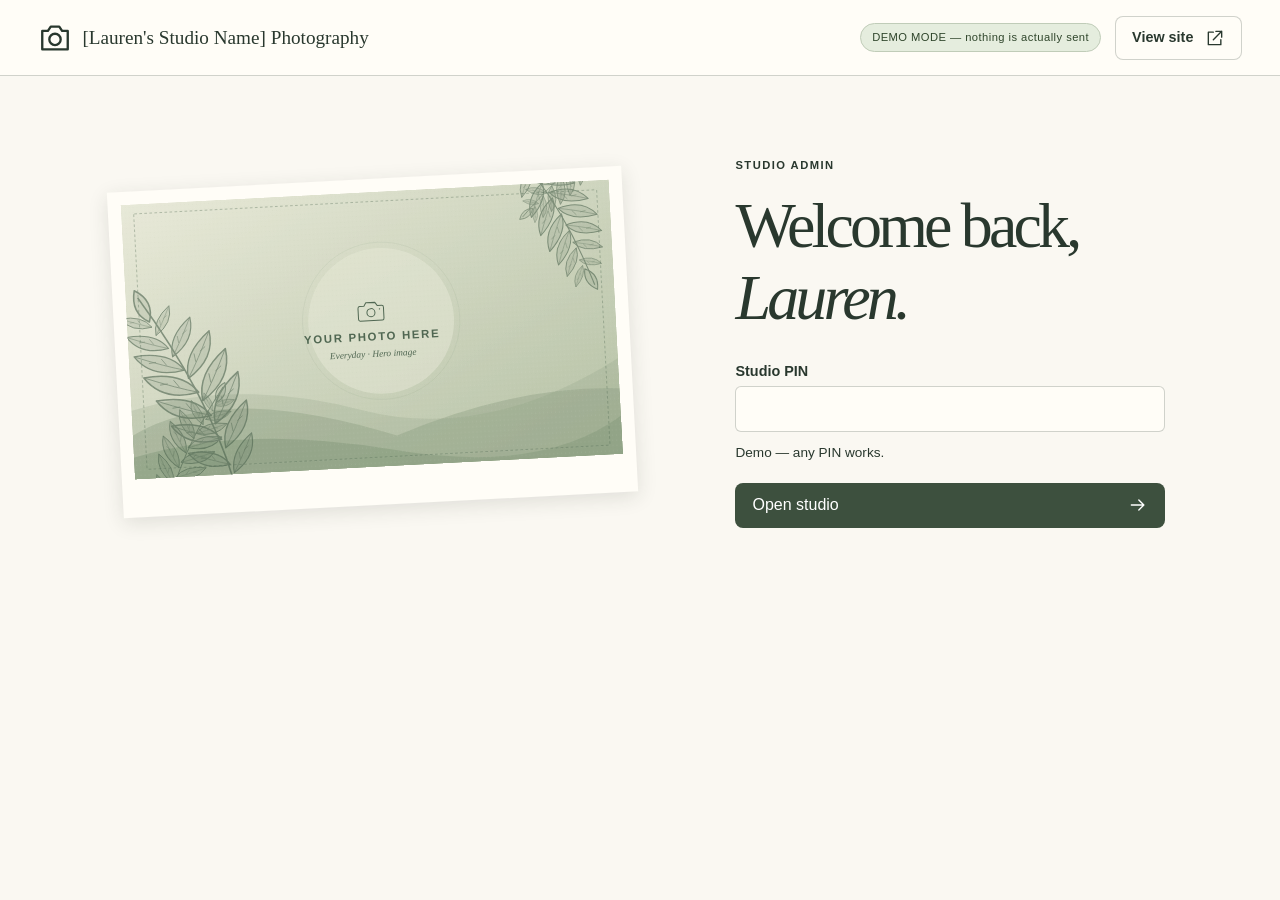
==== admin/index.html @ 3912d29a "Build browser-local photography studio demo for GitHub Pages" ====
<!doctype html>
<html lang="en">
  <head>
    <meta http-equiv="Content-Security-Policy" content="form-action 'none'" />
    <meta charset="utf-8" />
    <meta name="viewport" content="width=device-width, initial-scale=1" />
    <meta name="robots" content="noindex, nofollow" />
    <title>Studio Admin · Lauren’s Photography</title>
    <link rel="icon" href="../assets/img/favicon.svg" />
    <link rel="stylesheet" href="../assets/css/base.css" />
    <link rel="stylesheet" href="../assets/css/admin.css" />
    <link rel="stylesheet" href="../assets/css/themes.css" />
    <link rel="stylesheet" href="../assets/css/pricing.css" />
    <link rel="stylesheet" href="../assets/css/contracts.css" />
    <script type="module" src="../assets/js/admin.js"></script>
  </head>
  <body>
    <a class="skip" href="#workspace">Skip to workspace</a>
    <header class="admin-bar">
      <div class="admin-brand">
        <svg class="icon" aria-hidden="true">
          <use href="../assets/img/icons.svg#camera"></use></svg
        ><span id="business">[Lauren's Studio Name] Photography</span>
      </div>
      <span class="demo-pill">DEMO MODE — nothing is actually sent</span
      ><a href="../" class="btn" target="_blank" rel="noopener"
        >View site
        <svg class="icon" aria-hidden="true">
          <use href="../assets/img/icons.svg#external"></use></svg
      ></a>
      <div class="user-tools" hidden>
        <button id="feed" aria-label="Activity feed">
          <svg class="icon" aria-hidden="true">
            <use href="../assets/img/icons.svg#bell"></use>
          </svg></button
        ><button id="more" aria-label="More options">
          <svg class="icon" aria-hidden="true">
            <use href="../assets/img/icons.svg#more"></use>
          </svg>
        </button>
      </div>
    </header>
    <main id="workspace">
      <section id="welcome">
        <figure>
          <img
            src="../assets/img/themes/classic/hero.svg"
            alt="Everyday studio photo placeholder"
          />
        </figure>
        <div>
          <p class="admin-kicker">Studio admin</p>
          <h1>Welcome back,<br /><em>Lauren.</em></h1>
          <form id="login">
            <label
              >Studio PIN<input
                id="pin"
                type="password"
                name="pin"
                inputmode="numeric"
                pattern="[0-9]{4}"
                minlength="4"
                maxlength="4"
                autocomplete="off"
                required
                title="Enter any four digits"
            /></label>
            <p>Demo — any PIN works.</p>
            <button class="primary">
              Open studio
              <svg class="icon" aria-hidden="true">
                <use href="../assets/img/icons.svg#arrow"></use>
              </svg>
            </button>
          </form>
        </div>
      </section>
      <div class="dashboard" hidden>
        <nav class="tabs" aria-label="Studio sections">
          <span class="admin-kicker">Studio workspace</span
          ><button data-tab="theme">
            <svg class="icon" aria-hidden="true">
              <use href="../assets/img/icons.svg#grid"></use>
            </svg>
            Theme</button
          ><button data-tab="pricing">
            <svg class="icon" aria-hidden="true">
              <use href="../assets/img/icons.svg#tag"></use>
            </svg>
            Pricing</button
          ><button data-tab="clients">
            <svg class="icon" aria-hidden="true">
              <use href="../assets/img/icons.svg#users"></use>
            </svg>
            Clients
          </button>
        </nav>
        <div class="editor">
          <h1 class="sr-only">Studio workspace</h1>
          <div id="theme-title">
            <p class="admin-kicker">Studio appearance</p>
            <h2>Theme</h2>
          </div>
          <div id="panel"></div>
        </div>
        <aside class="preview">
          <div class="preview-label">
            <svg class="icon" aria-hidden="true">
              <use href="../assets/img/icons.svg#grid"></use>
            </svg>
            Live site preview
          </div>
          <iframe id="live-preview" title="Public studio site preview"></iframe>
        </aside>
      </div>
    </main>
  </body>
</html>
---- assets/css/base.css ----
*,
*::before,
*::after {
  box-sizing: border-box;
}
:root {
  --bg: #faf8f2;
  --surface: #fffdf7;
  --text: #29382e;
  --accent: #3d503e;
  --accentText: #fff;
  --line: color-mix(in srgb, var(--text) 22%, transparent);
  --heading-font: Georgia, serif;
  color: var(--text);
  background: var(--bg);
  font:
    16px/1.55 "Segoe UI",
    Arial,
    sans-serif;
}
body {
  margin: 0;
}
h1,
h2,
h3,
p,
figure {
  margin: 0;
}
h1,
h2,
h3 {
  line-height: 1.12;
  text-wrap: balance;
}
h1,
h2 {
  font-family: var(--heading-font);
  font-weight: 400;
}
h3 {
  font-size: 1.15rem;
}
a {
  color: inherit;
}
button,
input,
select,
textarea {
  font: inherit;
  color: inherit;
}
button,
summary,
select {
  cursor: pointer;
}
button,
.btn {
  background: var(--surface);
  border: 1px solid var(--line);
  border-radius: 8px;
  padding: 0.58rem 1rem;
  min-height: 44px;
}
a.btn,
.btn {
  display: inline-flex;
  align-items: center;
  justify-content: center;
  gap: 0.7rem;
  text-decoration: none;
  font-weight: 600;
}
.primary,
button.primary {
  background: var(--accent);
  color: var(--accentText);
  border-color: transparent;
}
button:hover,
.btn:hover {
  filter: brightness(0.96);
}
:focus-visible {
  outline: 3px solid #a65b32;
  outline-offset: 3px;
}
input:not([type="checkbox"]):not([type="radio"]),
select,
textarea {
  width: 100%;
  padding: 0.67rem 0.85rem;
  border: 1px solid var(--line);
  background: var(--surface);
  border-radius: 6px;
  min-height: 44px;
}
label {
  display: block;
  font-weight: 600;
  font-size: 0.9rem;
}
label input,
label select,
label textarea {
  margin-top: 0.25rem;
}
label:has(input[type="checkbox"]),
label:has(input[type="radio"]) {
  min-height: 44px;
  align-content: center;
}
input[type="checkbox"],
input[type="radio"] {
  accent-color: var(--accent);
  width: 19px;
  height: 19px;
  vertical-align: middle;
}
[hidden] {
  display: none !important;
}
.skip {
  position: absolute;
  top: -100px;
  left: 12px;
  z-index: 20;
  background: white;
  padding: 12px;
}
.skip:focus {
  top: 10px;
}
img {
  display: block;
  max-width: 100%;
}
.icon {
  width: 20px;
  height: 20px;
  fill: none;
  stroke: currentColor;
  stroke-width: 1.65;
  stroke-linecap: round;
  stroke-linejoin: round;
  flex: none;
}
.toasts,
.storage-notice {
  position: fixed;
  z-index: 50;
  bottom: 5.2rem;
  right: 1rem;
  max-width: 90vw;
}
.toasts > div,
.storage-notice {
  background: #283a30;
  color: white;
  padding: 0.8rem 1.1rem;
  border-radius: 8px;
  margin-top: 0.4rem;
  box-shadow: 0 4px 20px #0002;
}
.toasts button {
  margin-left: 12px;
  color: #283a30;
}
.storage-notice {
  top: 4px;
  bottom: auto;
  font-size: 0.85rem;
}
.sheet {
  color: var(--text);
  background: var(--bg);
  padding: 0;
  border: 0;
  width: min(510px, 100%);
  max-width: 100%;
  height: 100dvh;
  max-height: 100dvh;
  margin: 0 0 0 auto;
  box-shadow: 0 12px 64px #0003;
}
.sheet::backdrop,
dialog::backdrop {
  background: #16241bd1;
}
.sheet-heading {
  display: flex;
  align-items: center;
  justify-content: space-between;
  gap: 1rem;
  padding: 1.2rem 1.5rem;
  border-bottom: 1px solid var(--line);
  position: sticky;
  top: 0;
  background: var(--bg);
  z-index: 2;
}
.sheet-heading h2 {
  font-size: 1.7rem;
}
.sheet-heading button {
  width: 44px;
  padding: 0;
  font-size: 1.5rem;
}
.sheet-body {
  padding: 1.5rem;
}
.sheet form {
  display: grid;
  gap: 1rem;
}
.sheet p + p {
  margin-top: 0.65rem;
}
.sheet h3 {
  margin: 1rem 0 0.5rem;
}
.sr-only {
  position: absolute;
  width: 1px;
  height: 1px;
  padding: 0;
  margin: -1px;
  overflow: hidden;
  clip: rect(0, 0, 0, 0);
  white-space: nowrap;
  border: 0;
}
@media (max-width: 899px) {
  .sheet {
    margin: auto 0 0;
    width: 100%;
    height: auto;
    max-height: 90dvh;
    border-radius: 18px 18px 0 0;
    padding-bottom: env(safe-area-inset-bottom);
  }
}
@media (prefers-reduced-motion: reduce) {
  *,
  *::before,
  *::after {
    animation-duration: 0.01ms !important;
    transition-duration: 0.01ms !important;
    scroll-behavior: auto !important;
  }
}
---- assets/css/admin.css ----
.admin-bar {
  display: flex;
  align-items: center;
  gap: 14px;
  padding: 12px 3%;
  min-height: 76px;
  background: var(--surface);
  border-bottom: 1px solid var(--line);
}
.admin-brand {
  display: flex;
  align-items: center;
  gap: 10px;
  font:
    1.2rem Georgia,
    serif;
  margin-right: auto;
}
.admin-brand .icon {
  width: 34px;
  height: 34px;
}
.demo-pill {
  font-size: 0.7rem;
  letter-spacing: 0.04em;
  background: #e5edde;
  color: #30462c;
  border: 1px solid #c0ccb8;
  border-radius: 20px;
  padding: 5px 11px;
}
.admin-bar a {
  font-size: 0.9rem;
}
.user-tools {
  display: flex;
  gap: 5px;
}
.user-tools button {
  padding: 0;
  width: 44px;
  display: grid;
  place-items: center;
}
.dashboard {
  display: grid;
  grid-template-columns: minmax(142px, 12%) minmax(0, 1.5fr) minmax(270px, 1fr);
  min-height: calc(100dvh - 76px);
}
.tabs {
  border-right: 1px solid var(--line);
  background: var(--surface);
  padding: 28px 12px;
  display: flex;
  flex-direction: column;
  gap: 7px;
}
.tabs button {
  display: flex;
  align-items: center;
  gap: 10px;
  background: transparent;
  border-color: transparent;
  font-weight: 600;
  text-align: left;
}
.tabs button[aria-current="page"] {
  background: #e5ebdf;
  color: #253b2b;
}
.admin-kicker,
.preview-label {
  text-transform: uppercase;
  font-size: 0.7rem;
  font-weight: 700;
  letter-spacing: 0.13em;
}
.tabs .admin-kicker {
  margin: 0 5px 13px;
}
.editor {
  width: 100%;
  max-width: 1100px;
  margin: 0 auto;
  padding: 32px clamp(16px, 2.5vw, 40px);
}
.editor h2 {
  font-size: clamp(2rem, 3vw, 2.8rem);
  letter-spacing: -0.045em;
}
.editor #theme-title h2 {
  margin: 8px 0 20px;
}
.preview {
  background: #e6e7df;
  border-left: 1px solid var(--line);
  padding: 18px 15px;
  position: sticky;
  top: 0;
  height: calc(100dvh - 10px);
}
.preview-label {
  display: flex;
  align-items: center;
  gap: 8px;
  margin: 0 0 12px;
}
.preview iframe {
  border: 1px solid var(--line);
  width: 100%;
  height: calc(100% - 36px);
  background: #faf9f4;
  border-radius: 10px;
}
.preview-label .icon {
  width: 16px;
}
#welcome {
  max-width: 1050px;
  width: 88%;
  margin: clamp(50px, 9vh, 110px) auto;
  display: grid;
  grid-template-columns: 1.2fr 1fr;
  align-items: center;
  gap: 10%;
}
#welcome figure {
  background: #fffdf7;
  padding: 13px 13px 38px;
  transform: rotate(-3deg);
  box-shadow: 0 5px 20px #28332620;
}
#welcome img {
  width: 100%;
  height: auto;
}
#welcome h1 {
  font-size: clamp(3rem, 5vw, 4.6rem);
  letter-spacing: -0.06em;
  margin: 16px 0 26px;
}
#welcome form {
  display: grid;
  gap: 10px;
}
#login p {
  font-size: 0.85rem;
}
#login button {
  display: flex;
  align-items: center;
  justify-content: space-between;
  margin-top: 10px;
}
.activity-list {
  padding: 0;
  list-style: none;
}
.activity-list li {
  padding: 12px 0;
  border-bottom: 1px solid var(--line);
}
.activity-list small {
  display: block;
}
@media (max-width: 899px) {
  .preview {
    display: none;
  }
  .dashboard {
    display: block;
  }
  .admin-bar {
    flex-wrap: wrap;
    padding: 10px 4%;
    gap: 5px;
  }
  .admin-brand {
    font-size: 0.95rem;
    max-width: calc(100% - 140px);
  }
  .admin-brand .icon {
    width: 24px;
  }
  .admin-bar a {
    font-size: 0.79rem;
    padding: 6px 9px;
  }
  .admin-bar a .icon {
    width: 15px;
  }
  .demo-pill {
    order: 5;
    flex-basis: auto;
    margin-right: 50%;
    white-space: nowrap;
  }
  .admin-bar .user-tools {
    gap: 0;
  }
  .admin-bar .user-tools button {
    border: 0;
  }
  .tabs {
    position: fixed;
    z-index: 4;
    bottom: 0;
    left: 0;
    right: 0;
    flex-direction: row;
    justify-content: space-around;
    border-top: 1px solid var(--line);
    padding: 4px 8px max(5px, env(safe-area-inset-bottom));
  }
  .tabs .admin-kicker {
    display: none;
  }
  .tabs button {
    flex: 1;
    flex-direction: column;
    gap: 2px;
    font-size: 0.8rem;
  }
  .editor {
    padding: 24px 5% 95px;
  }
  #welcome {
    max-width: 460px;
    display: flex;
    flex-direction: column;
    gap: 25px;
    margin: 36px auto;
  }
  #welcome figure {
    width: 85%;
    padding: 9px 9px 20px;
  }
  #welcome > div {
    width: 100%;
  }
  #welcome h1 {
    font-size: 3rem;
  }
  #welcome h1 br {
    display: none;
  }
  #welcome h1 em::before {
    content: " ";
  }
}
@media (max-width: 490px) {
  .admin-brand {
    max-width: 45%;
    font-size: 0.9rem;
    line-height: 1.1;
  }
  .admin-bar {
    justify-content: space-between;
  }
  .demo-pill {
    margin-right: 30%;
  }
}
@media (max-width: 600px) {
  .admin-bar {
    display: grid;
    grid-template-columns: 1fr auto;
    gap: 4px 8px;
  }
  .admin-brand {
    max-width: none;
    font-size: 1rem;
    line-height: 1.2;
  }
  .admin-bar > .btn {
    grid-column: 2;
    grid-row: 1;
  }
  .admin-bar .demo-pill {
    grid-column: 1;
    grid-row: 2;
    justify-self: start;
    margin: 0;
    font-size: 0.63rem;
  }
  .admin-bar .user-tools {
    grid-column: 2;
    grid-row: 2;
    justify-content: end;
  }
  .admin-bar:has(.user-tools[hidden]) .demo-pill {
    grid-column: 1/-1;
  }
}
---- assets/css/themes.css ----
.seasonal-overlay {
  position: absolute;
  inset: 0;
  overflow: hidden;
  pointer-events: none;
}
html[data-overlay="snow"] .seasonal-overlay::after,
html[data-overlay="leaves"] .seasonal-overlay::after,
html[data-overlay="hearts"] .seasonal-overlay::after {
  position: absolute;
  left: 13%;
  top: -2rem;
  content: "❄";
  color: white;
  opacity: 0.7;
  text-shadow:
    110px -28px,
    265px 76px,
    487px -42px,
    640px 40px,
    795px -60px,
    935px 71px;
  animation: theme-fall 13s linear infinite;
}
html[data-overlay="leaves"] .seasonal-overlay::after {
  content: "❧";
  color: #89552f;
}
html[data-overlay="hearts"] .seasonal-overlay::after {
  content: "♡";
  color: #96566a;
}
@keyframes theme-fall {
  from {
    transform: translate(-18px, -90px);
  }
  to {
    transform: translate(36px, 75vh);
  }
}
.theme-editor {
  display: grid;
  gap: 1.1rem;
  min-width: 0;
}
.theme-toolbar,
.theme-date-preview {
  display: flex;
  flex-wrap: wrap;
  gap: 0.7rem;
  align-items: center;
  justify-content: space-between;
}
.theme-mode {
  display: inline-flex;
  border: 1px solid var(--line);
  padding: 3px;
  border-radius: 10px;
  background: var(--surface);
}
.theme-mode button {
  border: 0;
  background: transparent;
  padding: 0.5rem 0.85rem;
  color: var(--text);
}
.theme-mode [aria-pressed="true"] {
  background: var(--accent);
  color: var(--accentText);
  border-radius: 7px;
}
.theme-grid {
  display: grid;
  grid-template-columns: repeat(auto-fit, minmax(min(100%, 190px), 1fr));
  gap: 0.85rem;
}
.theme-card {
  min-width: 0;
  background: var(--surface);
  border: 1px solid var(--line);
  border-radius: 12px;
  overflow: hidden;
  align-self: start;
}
.theme-card[data-selected="true"] {
  border-color: var(--accent);
  box-shadow: 0 0 0 1px var(--accent);
}
.theme-select {
  display: block;
  width: 100%;
  padding: 0 0 0.7rem;
  border: 0;
  border-radius: 0;
  text-align: left;
}
.theme-select:focus-visible {
  outline-offset: -4px;
}
.theme-select img {
  width: 100%;
  aspect-ratio: 16/8;
  object-fit: cover;
}
.theme-name {
  display: flex;
  align-items: center;
  justify-content: space-between;
  gap: 0.4rem;
  padding: 0.65rem 0.85rem 0.3rem;
  font-weight: 650;
}
.theme-live {
  color: #304c3c;
  background: #e2ebdf;
  padding: 0.1rem 0.45rem;
  font-size: 0.75rem;
  border-radius: 1rem;
}
.theme-swatches {
  display: flex;
  gap: 0.22rem;
  padding: 0 0.9rem;
}
.theme-swatches i {
  height: 11px;
  width: 19px;
  border: 1px solid #0003;
  border-radius: 20px;
}
.theme-card details {
  border-top: 1px solid var(--line);
}
.theme-card summary {
  min-height: 44px;
  padding: 0.6rem 0.9rem;
  color: var(--accent);
  font-weight: 600;
  font-size: 0.9rem;
}
.theme-card form,
.theme-schedule,
.theme-summary {
  display: grid;
  gap: 0.75rem;
}
.theme-card form {
  padding: 0.3rem 0.85rem 1rem;
}
.theme-switcher-setting,
.theme-summary,
.theme-date-preview,
.theme-season-rows {
  border: 1px solid var(--line);
  border-radius: 10px;
  background: var(--surface);
  padding: 0.85rem 1rem;
}
.theme-summary {
  gap: 0.2rem;
}
.theme-date-preview {
  justify-content: flex-start;
  align-items: flex-end;
}
.theme-date-preview input {
  min-width: 10rem;
}
.theme-warning {
  background: #fff1cc;
  color: #644212;
  padding: 0.7rem 0.9rem;
  border-radius: 8px;
}
.theme-season-rows {
  padding: 0 1rem;
}
.theme-season {
  display: grid;
  grid-template-columns: minmax(0, 1.25fr) repeat(2, minmax(0, 1fr));
  gap: 0.6rem;
  align-items: end;
  padding: 0.8rem 0;
}
.theme-season + .theme-season {
  border-top: 1px solid var(--line);
}
.theme-season input[type="date"] {
  min-width: 0;
  padding: 0.45rem;
}
.theme-upload img {
  width: 100%;
  max-height: 220px;
  object-fit: contain;
}
.theme-upload progress {
  width: 100%;
  accent-color: var(--accent);
}
.theme-confetti {
  position: fixed;
  z-index: 90;
  pointer-events: none;
  width: 8px;
  height: 5px;
  border-radius: 2px;
  animation: theme-burst 1s ease-out forwards;
}
@keyframes theme-burst {
  65% {
    transform: translate(var(--dx), var(--dy)) rotate(250deg);
    opacity: 1;
  }
  100% {
    transform: translate(var(--dx), 15px) rotate(320deg);
    opacity: 0;
  }
}
@media (max-width: 1100px) {
  .theme-season {
    grid-template-columns: repeat(2, minmax(0, 1fr));
  }
  .theme-season > label:first-child {
    grid-column: 1/-1;
  }
}
@media (max-width: 480px) {
  .theme-grid {
    grid-template-columns: repeat(2, minmax(0, 1fr));
    gap: 0.6rem;
  }
  .theme-name {
    align-items: start;
    flex-wrap: wrap;
    font-size: 0.92rem;
  }
  .theme-card:has(details[open]) {
    grid-column: 1/-1;
  }
}
@media (prefers-reduced-motion: reduce) {
  .seasonal-overlay::after,
  .theme-confetti {
    display: none !important;
    animation: none !important;
  }
}
---- assets/css/pricing.css ----
.pricing-admin {
  display: grid;
  gap: 1.35rem;
}
.price-head h2 {
  font-size: clamp(2rem, 4vw, 3.1rem);
  margin: 0 0 0.5rem;
}
.price-head p,
.price-card p,
.price-row small,
.price-form small {
  color: color-mix(in srgb, var(--text) 83%, var(--surface));
  line-height: 1.5;
}
.price-card {
  border: 1px solid var(--line);
  border-radius: 14px;
  padding: clamp(1rem, 2.5vw, 1.6rem);
  background: var(--surface);
}
.price-card h3 {
  font-family: var(--heading-font);
  font-weight: 400;
  font-size: 1.55rem;
  margin: 0 0 0.45rem;
}
.offer-card,
.price-heading,
.price-actions,
.sale-picks {
  display: flex;
  align-items: center;
  justify-content: space-between;
  gap: 0.75rem;
  flex-wrap: wrap;
}
.offer-card,
.sale-live {
  background: color-mix(in srgb, var(--accent) 8%, var(--surface));
}
.price-heading {
  align-items: start;
  margin-bottom: 1rem;
}
button.price-primary {
  background: var(--accent);
  color: var(--accentText);
  border-color: transparent;
  font-weight: 650;
}
.price-tag,
.sale-progress {
  display: inline-flex;
  align-items: center;
  font-size: 0.8rem;
  font-weight: 650;
}
.price-tag {
  background: color-mix(in srgb, var(--accent) 10%, var(--surface));
  border: 1px solid var(--line);
  border-radius: 100px;
  padding: 0.15rem 0.6rem;
  color: var(--text);
}
.sale-live > .price-tag {
  margin-bottom: 0.7rem;
}
.sale-clock {
  display: flex;
  gap: 0.6rem;
  align-items: center;
  flex-wrap: wrap;
  font-variant-numeric: tabular-nums;
}
.sale-live .price-actions {
  margin-top: 1rem;
}
.price-actions,
.sale-picks {
  justify-content: flex-start;
}
.price-row {
  display: grid;
  grid-template-columns: 20px minmax(0, 1fr) 84px auto;
  gap: 0.55rem;
  align-items: center;
  padding: 0.8rem 0;
  border-top: 1px solid var(--line);
}
.price-info {
  width: 100%;
  min-height: 44px;
  background: none;
  border: 0;
  padding: 0.35rem 0;
  text-align: left;
  line-height: 1.35;
}
.price-info strong,
.price-info small {
  display: block;
}
.price-info small,
.price-quick small {
  font-size: 0.81rem;
}
.price-info .price-tag {
  margin: 0.35rem 0.25rem 0 0;
}
.price-grip {
  cursor: grab;
  text-align: center;
  user-select: none;
  font-size: 1.45rem;
  line-height: 44px;
}
.price-order {
  display: flex;
}
.price-order button {
  min-width: 44px;
  width: 44px;
  height: 44px;
  padding: 0;
  background: transparent;
  border: 0;
  font-size: 1.2rem;
}
.price-order button:disabled {
  opacity: 0.38;
  cursor: default;
}
.price-quick label {
  display: flex;
  align-items: center;
  gap: 0.15rem;
  border: 1px solid var(--line);
  border-radius: 7px;
  padding: 0 0.4rem;
  background: var(--surface);
}
.price-quick input[data-price] {
  width: 100%;
  min-width: 0;
  margin: 0;
  border: 0;
  background: transparent;
  padding: 0.4rem 0.1rem;
  appearance: textfield;
}
.price-quick input::-webkit-inner-spin-button {
  -webkit-appearance: none;
}
.price-quick small {
  display: block;
  text-align: center;
  font-weight: 600;
}
.price-quick small:empty {
  display: none;
}
.price-sr {
  position: absolute;
  width: 1px;
  height: 1px;
  overflow: hidden;
  clip-path: inset(50%);
  white-space: nowrap;
}
.price-form label,
.price-form small {
  display: block;
}
.price-form input[type="checkbox"],
.price-form input[type="radio"] {
  margin: 0 0.35rem 0 0;
}
.price-form .price-check,
.price-form .sale-choice {
  display: flex;
  align-items: center;
  gap: 0.4rem;
  cursor: pointer;
  min-height: 44px;
}
.price-form fieldset {
  display: grid;
  gap: 0.75rem;
  margin: 0;
  padding: 0;
  border: 0;
  min-inline-size: 0;
}
.price-form legend {
  font: 1.55rem/1.2 var(--heading-font);
  padding: 0;
  margin: 0 0 1rem;
}
.sale-choice,
.sale-selected {
  border: 1px solid var(--line);
  border-radius: 8px;
  padding: 0.65rem;
  background: var(--surface);
}
.sale-choice:has(:checked),
.sale-picks [aria-pressed="true"] {
  outline: 2px solid var(--accent);
  outline-offset: -2px;
  background: color-mix(in srgb, var(--accent) 8%, var(--surface));
}
.sale-stepper {
  display: grid;
  grid-template-columns: 44px minmax(0, 100px) 44px;
  gap: 0.5rem;
}
.sale-stepper button {
  padding: 0;
  font-size: 1.35rem;
}
.sale-stepper input {
  text-align: center;
}
.price-error {
  color: #8a281e;
  font-weight: 650;
}
.price-error:empty {
  display: none;
}
.price-delete {
  color: #8a281e;
}
@container pricing (max-width:520px) {
  .price-row {
    grid-template-columns: 18px minmax(0, 1fr) 88px;
    grid-template-areas: "grip info quick" "grip info order";
  }
  .price-info {
    grid-area: info;
  }
  .price-grip {
    grid-area: grip;
  }
  .price-quick {
    grid-area: quick;
  }
  .price-order {
    grid-area: order;
    justify-content: center;
  }
}
.pricing-admin {
  container-type: inline-size;
  container-name: pricing;
}
@media (max-width: 540px) {
  .price-row {
    grid-template-columns: 18px minmax(0, 1fr) 88px;
    grid-template-areas: "grip info quick" "grip info order";
  }
  .price-info {
    grid-area: info;
  }
  .price-quick {
    grid-area: quick;
  }
  .price-order {
    grid-area: order;
  }
  .price-grip {
    grid-area: grip;
  }
}
---- assets/css/contracts.css ----
.clients-panel,
.sign-main,
.sample-email,
.agreement,
.client-fields,
.client-row-copy,
.client-facts dd {
  min-width: 0;
}
.clients-panel {
  display: grid;
  gap: 1.2rem;
}
.client-head,
.client-outbox,
.client-actions,
.client-filters {
  display: flex;
  align-items: center;
  gap: 0.65rem;
  flex-wrap: wrap;
}
.client-head,
.client-outbox {
  justify-content: space-between;
}
.client-head h2,
.client-outbox h3,
.client-outbox p,
.client-step {
  margin: 0;
}
.client-button,
.client-primary,
.client-filters button,
.client-row,
.sign-header a,
.sample-email a,
.detail-contract summary {
  min-height: 44px;
  display: inline-flex;
  align-items: center;
  justify-content: center;
  cursor: pointer;
  font: inherit;
}
.client-button,
.client-primary,
.client-filters button {
  padding: 0.65rem 1rem;
  border: 1px solid #a7afa4;
  border-radius: 0.5rem;
  background: #fff;
  color: #233c33;
  font-weight: 600;
  text-decoration: none;
}
.client-primary,
.client-filters button[aria-pressed="true"] {
  background: #344c3c;
  color: #fff;
  border-color: #344c3c;
}
.client-primary:disabled {
  opacity: 0.75;
  cursor: wait;
}
.client-search,
.client-field {
  display: grid;
  gap: 0.3rem;
  font-weight: 600;
  color: #293d32;
}
.client-field input,
.client-field select,
.client-field textarea,
.client-search input {
  box-sizing: border-box;
  width: 100%;
  min-width: 0;
  min-height: 44px;
  font: inherit;
  font-weight: 400;
  padding: 0.65rem 0.8rem;
  border: 1px solid #a6b0a4;
  border-radius: 0.4rem;
  background: #fff;
  color: #24372d;
}
.client-field input[aria-invalid="true"] {
  border-color: #a82932;
}
.client-field textarea {
  resize: vertical;
}
.client-error {
  color: #8a2028;
  line-height: 1.4;
}
.client-error:empty {
  display: none;
}
.client-filters {
  gap: 0.3rem;
}
.client-filters button {
  border-radius: 2rem;
  font-size: 0.875rem;
  padding: 0.5rem 0.9rem;
}
.client-rows {
  display: grid;
  gap: 0.55rem;
}
.client-row {
  width: 100%;
  background: #fff;
  color: #233b30;
  border: 1px solid #d8ded3;
  padding: 1rem;
  text-align: left;
  justify-content: space-between;
  gap: 0.65rem;
  border-radius: 0.65rem;
}
.client-row:hover {
  background: #f4f6f1;
}
.client-row-copy {
  display: grid;
  gap: 0.35rem;
  overflow-wrap: anywhere;
}
.client-row-copy span,
.client-outbox p,
.client-empty,
.client-timeline time {
  color: #4f5e52;
  font-size: 0.9rem;
}
.client-status {
  font:
    600 0.8rem/1.3 system-ui,
    sans-serif;
  padding: 0.32rem 0.65rem;
  border-radius: 2rem;
  display: inline-block;
  white-space: nowrap;
  background: #e8ece4;
  color: #324534;
}
.state-lead {
  background: #f6e7d0;
  color: #654a20;
}
.state-draft {
  background: #e9e7e3;
  color: #4a453d;
}
.state-sent {
  background: #e2ebf9;
  color: #2b456d;
}
.state-viewed {
  background: #efe8f7;
  color: #5b3b71;
}
.state-signed {
  background: #dfeeda;
  color: #30562d;
}
.client-outbox,
.sample-email {
  padding: 1.2rem;
  border-radius: 0.7rem;
  border: 1px solid #d5dacc;
  background: #f6f7f2;
}
.client-outbox p {
  margin-top: 0.4rem;
}
.client-fields {
  display: grid;
  grid-template-columns: repeat(auto-fit, minmax(min(100%, 13.5rem), 1fr));
  gap: 0.9rem;
}
.client-fields .wide {
  grid-column: 1/-1;
}
.client-check {
  min-height: 44px;
  display: flex;
  align-items: center;
  gap: 0.7rem;
  cursor: pointer;
}
.client-check input {
  width: 1.2rem;
  height: 1.2rem;
  min-height: 0;
  flex: none;
}
#client-editor,
#mail-form,
.sign-form {
  display: grid;
  gap: 1rem;
}
#client-editor > button,
#mail-form > button,
.sign-form > button {
  justify-self: start;
}
.client-step {
  font-size: 0.9rem;
  color: #4d5d4e;
}
.client-actions {
  margin: 1.2rem 0;
}
.client-facts {
  display: grid;
  grid-template-columns: max-content 1fr;
  gap: 0.5rem 1rem;
  align-items: baseline;
}
.client-facts dt {
  font-weight: 600;
}
.client-facts dd {
  margin: 0;
  overflow-wrap: anywhere;
}
.client-timeline {
  list-style: none;
  padding: 0;
}
.client-timeline li {
  padding: 0.45rem 0 0.45rem 1rem;
  border-left: 2px solid #738b72;
  display: grid;
  gap: 0.2rem;
}
.detail-contract summary {
  justify-content: start;
  font-weight: 600;
}
.sample-email {
  margin: 0.7rem 0 1rem;
  background: #fff;
}
.mail-from {
  font-family: Georgia, serif;
  font-size: 1.25rem;
}
.mail-body {
  white-space: pre-line;
  overflow-wrap: anywhere;
}
.agreement {
  isolation: isolate;
  position: relative;
  overflow: hidden;
  border: 1px solid #d3d8ca;
  border-radius: 0.65rem;
  padding: clamp(1rem, 3vw, 2.6rem);
  background: #fffef8;
  color: #28392d;
  font:
    1rem/1.55 Georgia,
    serif;
  overflow-wrap: anywhere;
}
.agreement:before {
  content: "SAMPLE";
  position: absolute;
  z-index: -1;
  inset: 0;
  display: grid;
  place-content: center;
  transform: rotate(-33deg);
  color: #71856420;
  letter-spacing: 0.1em;
  font:
    bold clamp(2.8rem, 8vw, 6.8rem) / 1 system-ui,
    sans-serif;
  pointer-events: none;
}
.agreement-warning {
  font:
    700 0.78rem/1.5 system-ui,
    sans-serif;
  letter-spacing: 0.035em;
  color: #733f2e;
  margin: 0 0 1.25rem;
}
.agreement h2,
.agreement h3 {
  font-family: Georgia, serif;
  line-height: 1.2;
  letter-spacing: -0.025em;
  margin: 0.8em 0 0.35em;
  color: #263b2e;
}
.agreement h2 {
  font-size: clamp(1.65rem, 3vw, 2.15rem);
}
.agreement h3 {
  font-size: 1.2rem;
}
.agreement-line {
  display: block;
}
.agreement-block + .agreement-block {
  margin-top: 0.75rem;
}
.agreement mark {
  background: #eaf0df;
  color: #243b2a;
  padding: 0 0.1em;
  border-radius: 0.16em;
}
.signing-page {
  margin: 0;
  background: #f4f3ea;
  color: #263c2f;
  font:
    1rem/1.5 system-ui,
    sans-serif;
}
.sign-header {
  padding: 1rem clamp(1rem, 5vw, 5rem);
  display: flex;
  flex-wrap: wrap;
  gap: 0.5rem 1.5rem;
  align-items: center;
  justify-content: space-between;
  border-bottom: 1px solid #d2d8c8;
}
.sign-header a {
  color: inherit;
  font:
    1.4rem Georgia,
    serif;
  text-decoration: none;
}
.sign-header span,
.sign-demo-note {
  font-size: 0.85rem;
  color: #4c5b4e;
}
.sign-main {
  max-width: 54rem;
  margin: clamp(1.5rem, 5vw, 4rem) auto;
  padding: 0 clamp(1rem, 3vw, 2rem);
}
.sign-main h1,
.sign-form h2 {
  font-family: Georgia, serif;
  font-weight: 400;
  line-height: 1.12;
  letter-spacing: -0.035em;
}
.sign-main h1 {
  font-size: clamp(2.15rem, 5vw, 4rem);
  margin: 0;
}
.sign-main .agreement {
  margin: 2rem 0;
}
.sign-form,
.sign-success {
  padding: clamp(1rem, 3vw, 2rem);
  background: #fff;
  border: 1px solid #d3d8ca;
  border-radius: 0.7rem;
}
.sign-form h2,
.sign-form p {
  margin: 0;
}
.sign-form canvas {
  display: block;
  touch-action: none;
  cursor: crosshair;
  width: 100%;
  height: auto;
  border: 1px dashed #85967e;
  border-radius: 0.4rem;
  background: linear-gradient(
    to bottom,
    #fafcf6 76%,
    #c6d1bd 76.6%,
    #fafcf6 77.2%
  );
}
.signature-image {
  display: block;
  max-width: 100%;
  width: 16rem;
}
.signing-page :focus-visible,
.clients-panel :focus-visible,
.client-check:focus-within,
.detail-contract summary:focus-visible {
  outline: 3px solid #365c87;
  outline-offset: 2px;
}
@media print {
  @page {
    margin: 1.5cm;
  }
  body:has(dialog[open] .agreement)
    > :not(dialog):not(:has(dialog[open] .agreement)) {
    display: none !important;
  }
  body:has(dialog[open] .agreement),
  body.signing-page {
    height: auto !important;
    overflow: visible !important;
    background: white !important;
    color: black;
  }
  body:has(dialog[open] .agreement) *:has(dialog[open] .agreement),
  dialog[open]:has(.agreement),
  dialog[open]:has(.agreement) *:has(.agreement) {
    display: block !important;
    position: static !important;
    overflow: visible !important;
    max-height: none !important;
    height: auto !important;
    width: auto !important;
    max-width: none !important;
    transform: none !important;
    padding: 0 !important;
    margin: 0 !important;
    border: none !important;
    box-shadow: none !important;
  }
  body:has(dialog[open] .agreement)
    *:has(dialog[open] .agreement)
    > :not(dialog):not(:has(dialog[open] .agreement)),
  dialog[open]:has(.agreement)
    *:has(.agreement)
    > :not(.agreement):not(:has(.agreement)),
  dialog[open]:has(.agreement) > :not(.agreement):not(:has(.agreement)) {
    display: none !important;
  }
  dialog::backdrop {
    background: transparent !important;
  }
  .sign-header,
  .sign-form,
  .sign-intro,
  .sign-success button,
  .sign-demo-note,
  .signing-page [role="status"] {
    display: none !important;
  }
  .sign-main {
    margin: 0;
    padding: 0;
    max-width: none;
  }
  .sign-success {
    border: none;
    padding: 0;
  }
  .sign-main .agreement {
    margin: 0;
  }
  .agreement {
    overflow: visible;
    border: none;
    padding: 0;
    background: white;
    color: black;
    font-size: 11pt;
    border-radius: 0;
  }
  .agreement-block {
    break-inside: avoid;
  }
  .agreement:before,
  .agreement mark {
    print-color-adjust: exact;
    -webkit-print-color-adjust: exact;
  }
}
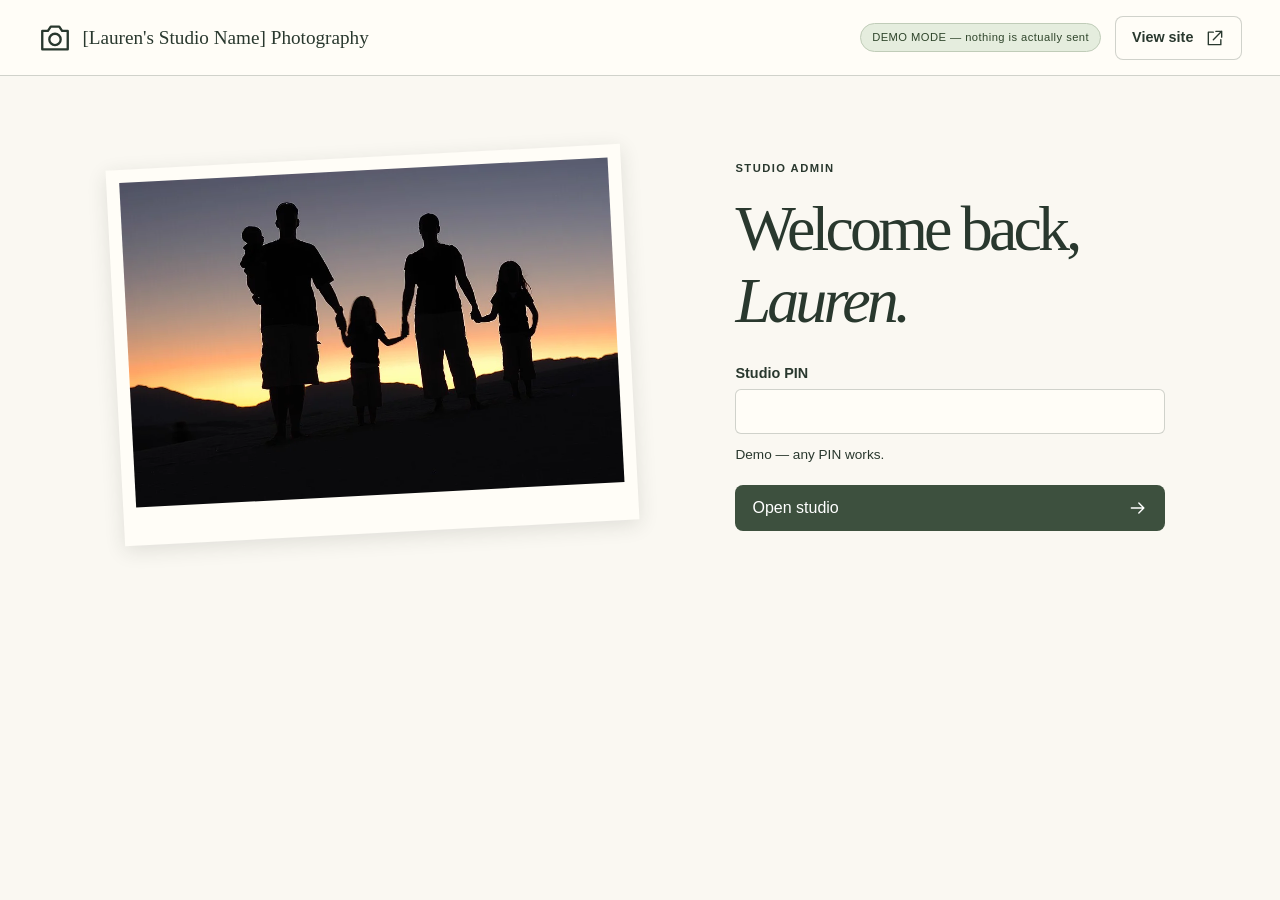
==== commit d575208b: "Use licensed session photographs throughout the studio demo" ====
--- a/admin/index.html
+++ b/admin/index.html
@@ -44,8 +44,8 @@
       <section id="welcome">
         <figure>
           <img
-            src="../assets/img/themes/classic/hero.svg"
-            alt="Everyday studio photo placeholder"
+            src="../assets/img/packages/family.webp"
+            alt="A family holding hands at sunset"
           />
         </figure>
         <div>
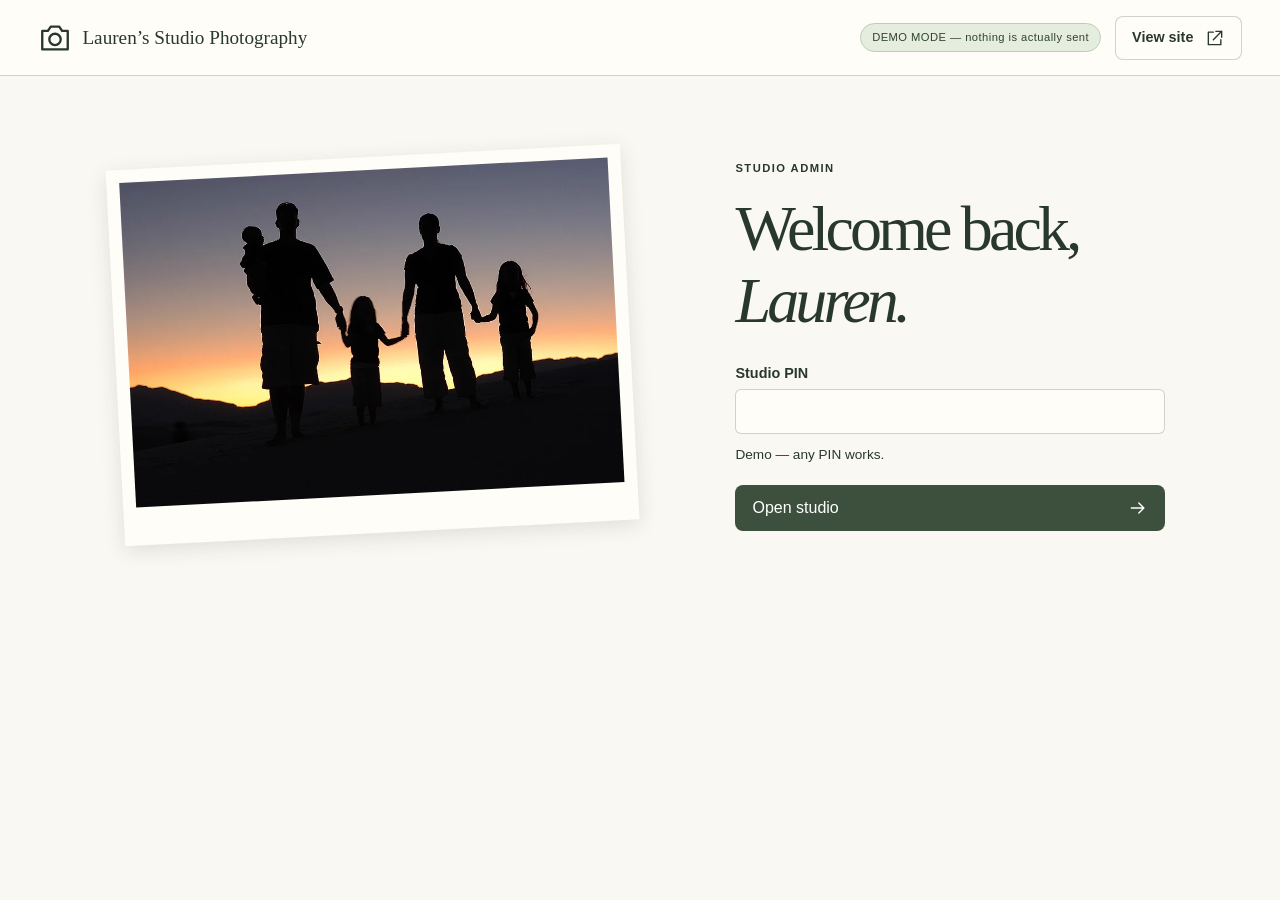
==== commit 78ee926c: "Complete sample studio copy and client session details" ====
--- a/admin/index.html
+++ b/admin/index.html
@@ -20,7 +20,7 @@
       <div class="admin-brand">
         <svg class="icon" aria-hidden="true">
           <use href="../assets/img/icons.svg#camera"></use></svg
-        ><span id="business">[Lauren's Studio Name] Photography</span>
+        ><span id="business">Lauren’s Studio Photography</span>
       </div>
       <span class="demo-pill">DEMO MODE — nothing is actually sent</span
       ><a href="../" class="btn" target="_blank" rel="noopener"
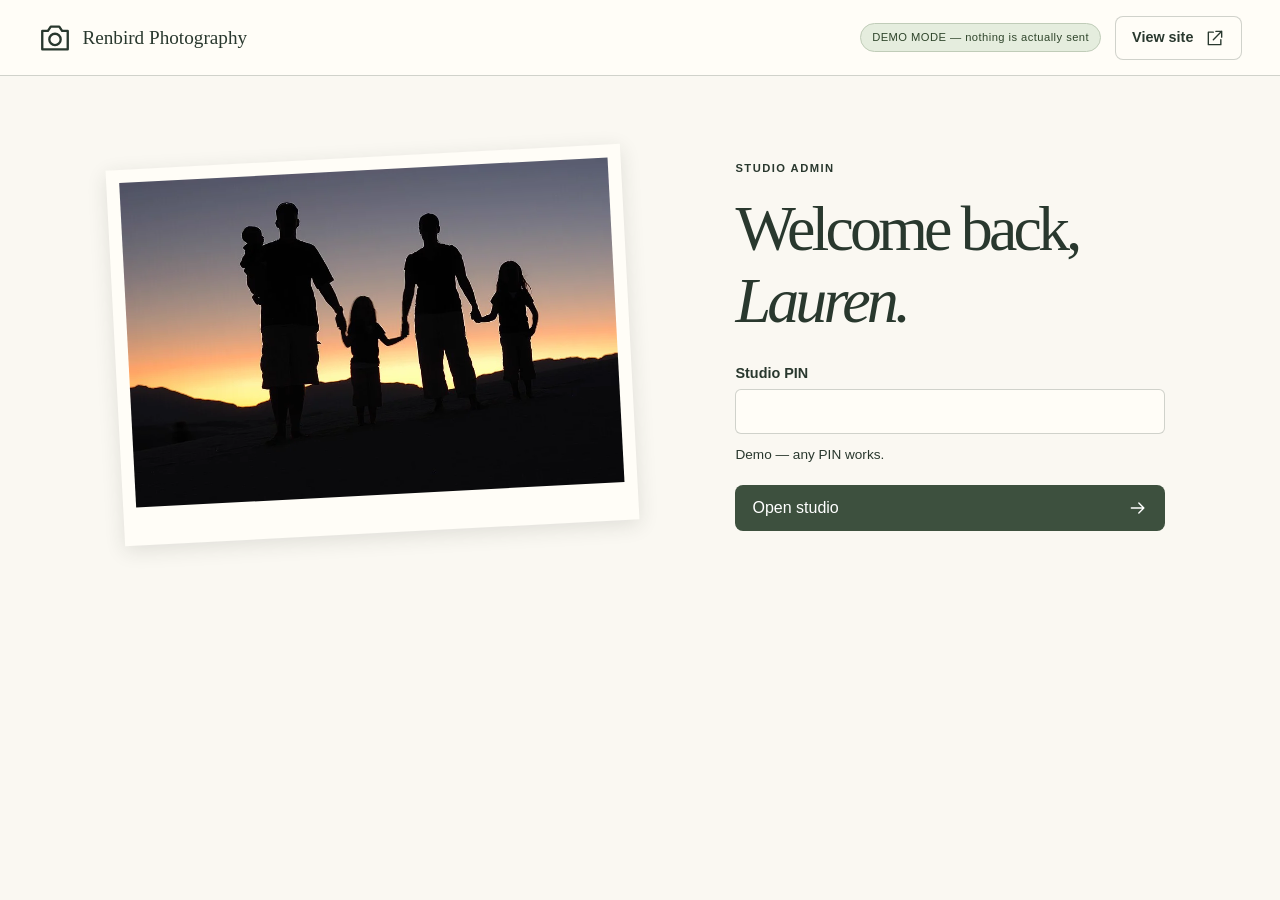
==== commit f1d40467: "Apply Renbird Photography branding across the demo" ====
--- a/admin/index.html
+++ b/admin/index.html
@@ -5,7 +5,7 @@
     <meta charset="utf-8" />
     <meta name="viewport" content="width=device-width, initial-scale=1" />
     <meta name="robots" content="noindex, nofollow" />
-    <title>Studio Admin · Lauren’s Photography</title>
+    <title>Studio Admin · Renbird Photography</title>
     <link rel="icon" href="../assets/img/favicon.svg" />
     <link rel="stylesheet" href="../assets/css/base.css" />
     <link rel="stylesheet" href="../assets/css/admin.css" />
@@ -20,7 +20,7 @@
       <div class="admin-brand">
         <svg class="icon" aria-hidden="true">
           <use href="../assets/img/icons.svg#camera"></use></svg
-        ><span id="business">Lauren’s Studio Photography</span>
+        ><span id="business">Renbird Photography</span>
       </div>
       <span class="demo-pill">DEMO MODE — nothing is actually sent</span
       ><a href="../" class="btn" target="_blank" rel="noopener"
